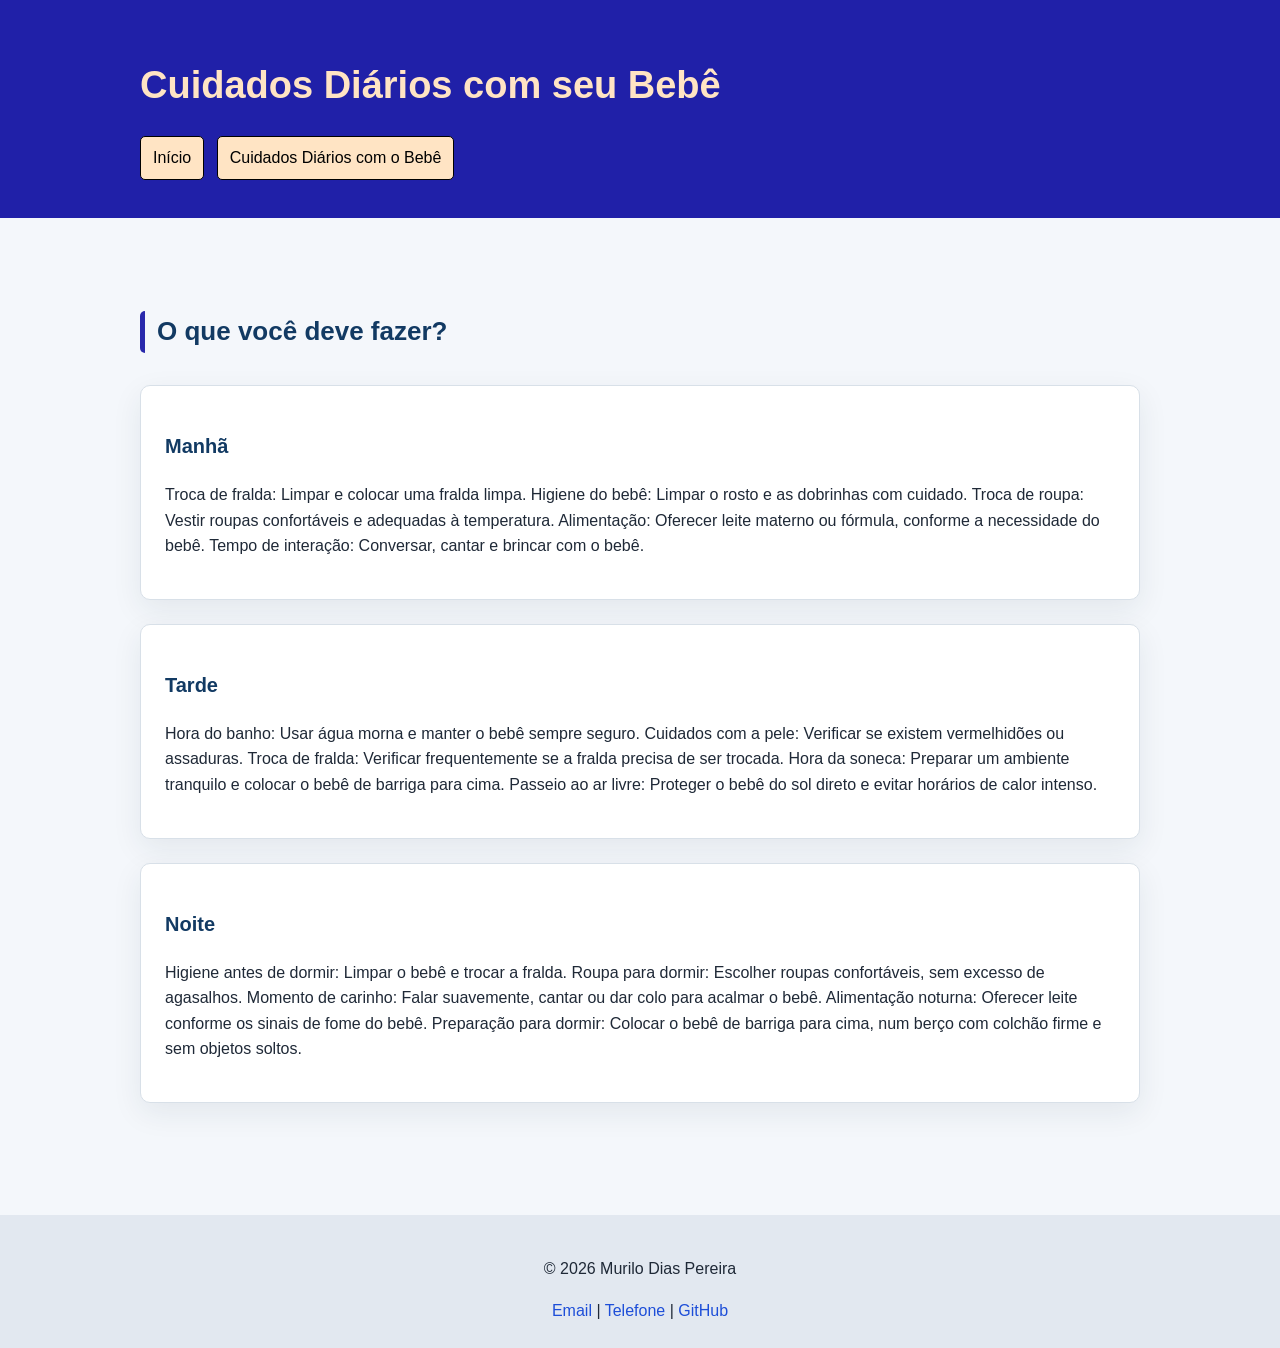
==== pages/cuidadosdiarios.html @ 5751b0df "Criação de site para auxiliar novos pais" ====
<!DOCTYPE html>
<html lang="pt-br">

<head>
    <meta charset="UTF-8">
    <meta name="viewport" content="width=device-width, initial-scale=1.0">
    <title>Porto dos Pais</title>
    <link rel="stylesheet" href="./style/style.css">
</head>

<body>
    <header class="cabecalho">
        <div class="container">

            <h1>Cuidados Diários com seu Bebê</h1>

            <nav class="menu-principal">
                <ul class="menu-lista">
                    <li><a class="menu-link" href="../index.html">Início</a></li>
                    <li><a class="menu-link" href="./pages/cuidadosdiarios.html">Cuidados Diários com o Bebê</a></li>
                </ul>
            </nav>

        </div>
    </header>
    <main>
        <section class="secao">
            <div class="container">
                <h2 class="titulo-secao">O que você deve fazer?</h2>

                <div class="grade-cards">
                    <article class="card">
                        <h3>Manhã</h3>
                        <p> Troca de fralda: Limpar e colocar uma fralda limpa.
                            Higiene do bebê: Limpar o rosto e as dobrinhas com cuidado.
                            Troca de roupa: Vestir roupas confortáveis e adequadas à temperatura.
                            Alimentação: Oferecer leite materno ou fórmula, conforme a necessidade do bebê.
                            Tempo de interação: Conversar, cantar e brincar com o bebê.</p>
                    </article>
                    <article class="card">
                        <h3>Tarde</h3>
                        <p>Hora do banho: Usar água morna e manter o bebê sempre seguro.
                            Cuidados com a pele: Verificar se existem vermelhidões ou assaduras.
                            Troca de fralda: Verificar frequentemente se a fralda precisa de ser trocada.
                            Hora da soneca: Preparar um ambiente tranquilo e colocar o bebê de barriga para cima.
                            Passeio ao ar livre: Proteger o bebê do sol direto e evitar horários de calor intenso.</p>
                    </article>
                    <article class="card">
                        <h3>Noite</h3>
                        <p>Higiene antes de dormir: Limpar o bebê e trocar a fralda.
                            Roupa para dormir: Escolher roupas confortáveis, sem excesso de agasalhos.
                            Momento de carinho: Falar suavemente, cantar ou dar colo para acalmar o bebê.
                            Alimentação noturna: Oferecer leite conforme os sinais de fome do bebê.
                            Preparação para dormir: Colocar o bebê de barriga para cima, num berço com colchão firme e
                            sem objetos soltos.</p>
                    </article>
                </div>

            </div>
        </section>
    </main>
    <footer class="rodape">
        <div class="container">
            <p>&copy; 2026 Murilo Dias Pereira</p>

            <adress>
                <a href="mailto:pereiramurilodias@gmail.com">Email</a>
                <span> | </span>
                <a href="tel:+5515987654321">Telefone</a>
                <span> | </span>
                <a href="https://github.com/MuriloDias10" target="_blank">GitHub</a>
            </adress>

        </div>
    </footer>
</body>

</html>
---- pages/style/style.css ----
* {
    box-sizing: border-box;
}

body {
    margin: 0;

    background-color: #f4f7fb;
    color: #1f2937;

    font-family: Arial, Helvetica, sans-serif;
    font-size: 16px;
    line-height: 1.6;
}

h1,
h2,
h3 {
    color: #123a63;
}

h1 {
    font-size: 38px;
    margin-bottom: 10px;
}

h2 {
    font-size: 26px;
}

h3 {
    font-size: 20px;
}

a {
    color: #1d4ed8;
}

.container {
    width: 90%;
    max-width: 1000px;
    margin: 0 auto;
}

.cabecalho {
    background-color: #2020a8;
    color: white;
    padding: 30px 0;
}

.cabecalho h1 {
    color: bisque;
}

.menu-lista {
    margin: 20px 0 0;
    padding: 0;

    list-style: none;
}

.menu-lista li {
    display: inline-block;

    margin-right: 8px;
    margin-bottom: 8px;
}

.menu-link {
    display: inline-block;

    padding: 8px 12px;

    background-color: bisque;
    color: black;

    border: 1px solid black;
    border-radius: 5px;

    text-decoration: none;
}

.secao {
    padding: 72px 0;
}

.titulo-secao {
    margin-bottom: 32px;
    padding-left: 12px;

    border-left: 5px solid #2929ac;
    border-radius: 5px;
}

.grade-cards {
    display: grid;
    gap: 24px;
}

.card {
    padding: 24px;
    background-color: #fff;
    border: 1px solid #d8e0e8;
    border-radius: 10px;
    box-shadow: 0 10px 30px rgba(20, 45, 70, 0.08);
}

.rodape {
    margin-top: 40px;
    padding: 25px;
    background-color: #e2e8f0;
    text-align: center;
}

.rodape address {
    font-style: normal;
}

.rodape a {
    text-decoration: none;
}
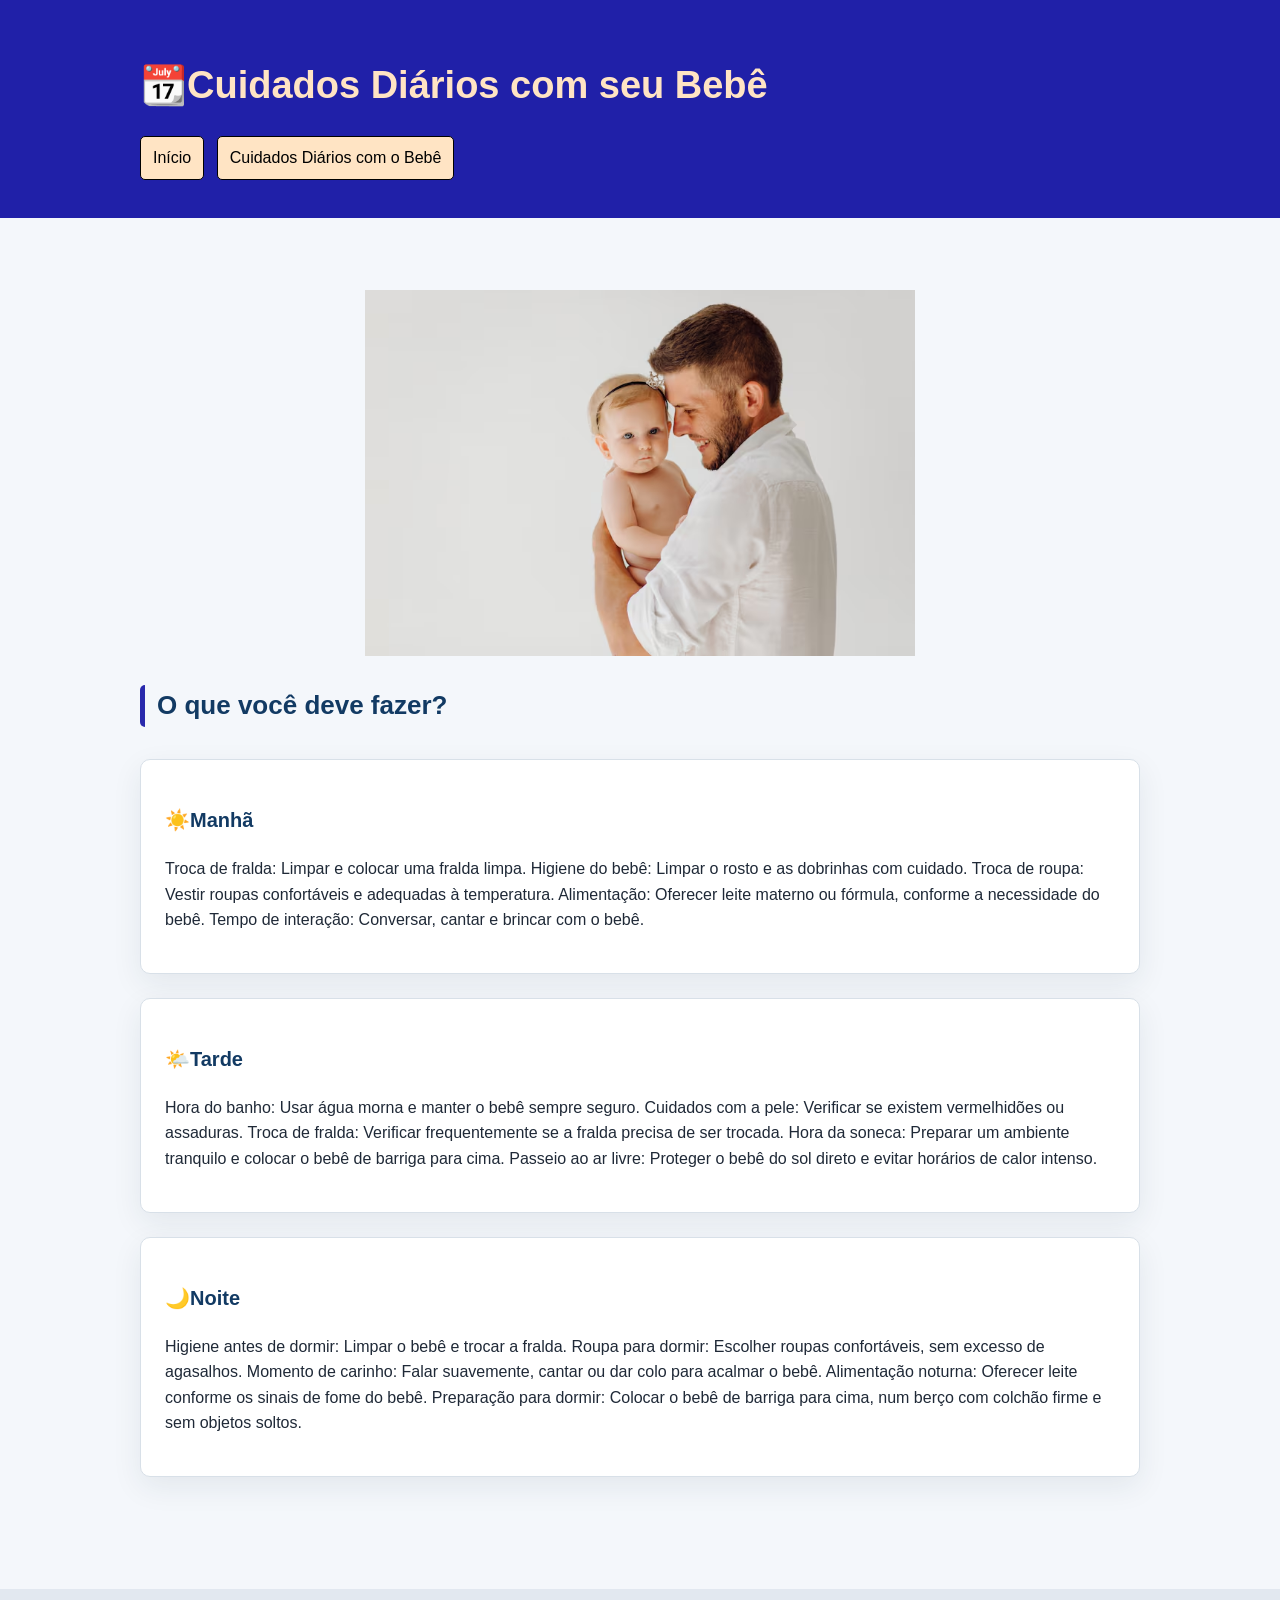
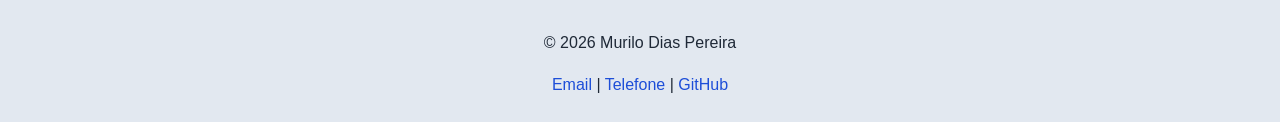
==== commit 0c234dcf: "Versão final do site" ====
--- a/pages/cuidadosdiarios.html
+++ b/pages/cuidadosdiarios.html
@@ -12,7 +12,7 @@
     <header class="cabecalho">
         <div class="container">
 
-            <h1>Cuidados Diários com seu Bebê</h1>
+            <h1>📆Cuidados Diários com seu Bebê</h1>
 
             <nav class="menu-principal">
                 <ul class="menu-lista">
@@ -26,11 +26,12 @@
     <main>
         <section class="secao">
             <div class="container">
+                <div align="center"> <img src="../img/paifilhobebe.avif" alt="Pai e seu filho" width="550"> </div>
                 <h2 class="titulo-secao">O que você deve fazer?</h2>
 
                 <div class="grade-cards">
                     <article class="card">
-                        <h3>Manhã</h3>
+                        <h3>☀️Manhã</h3>
                         <p> Troca de fralda: Limpar e colocar uma fralda limpa.
                             Higiene do bebê: Limpar o rosto e as dobrinhas com cuidado.
                             Troca de roupa: Vestir roupas confortáveis e adequadas à temperatura.
@@ -38,7 +39,7 @@
                             Tempo de interação: Conversar, cantar e brincar com o bebê.</p>
                     </article>
                     <article class="card">
-                        <h3>Tarde</h3>
+                        <h3>🌤️Tarde</h3>
                         <p>Hora do banho: Usar água morna e manter o bebê sempre seguro.
                             Cuidados com a pele: Verificar se existem vermelhidões ou assaduras.
                             Troca de fralda: Verificar frequentemente se a fralda precisa de ser trocada.
@@ -46,7 +47,7 @@
                             Passeio ao ar livre: Proteger o bebê do sol direto e evitar horários de calor intenso.</p>
                     </article>
                     <article class="card">
-                        <h3>Noite</h3>
+                        <h3>🌙Noite</h3>
                         <p>Higiene antes de dormir: Limpar o bebê e trocar a fralda.
                             Roupa para dormir: Escolher roupas confortáveis, sem excesso de agasalhos.
                             Momento de carinho: Falar suavemente, cantar ou dar colo para acalmar o bebê.
